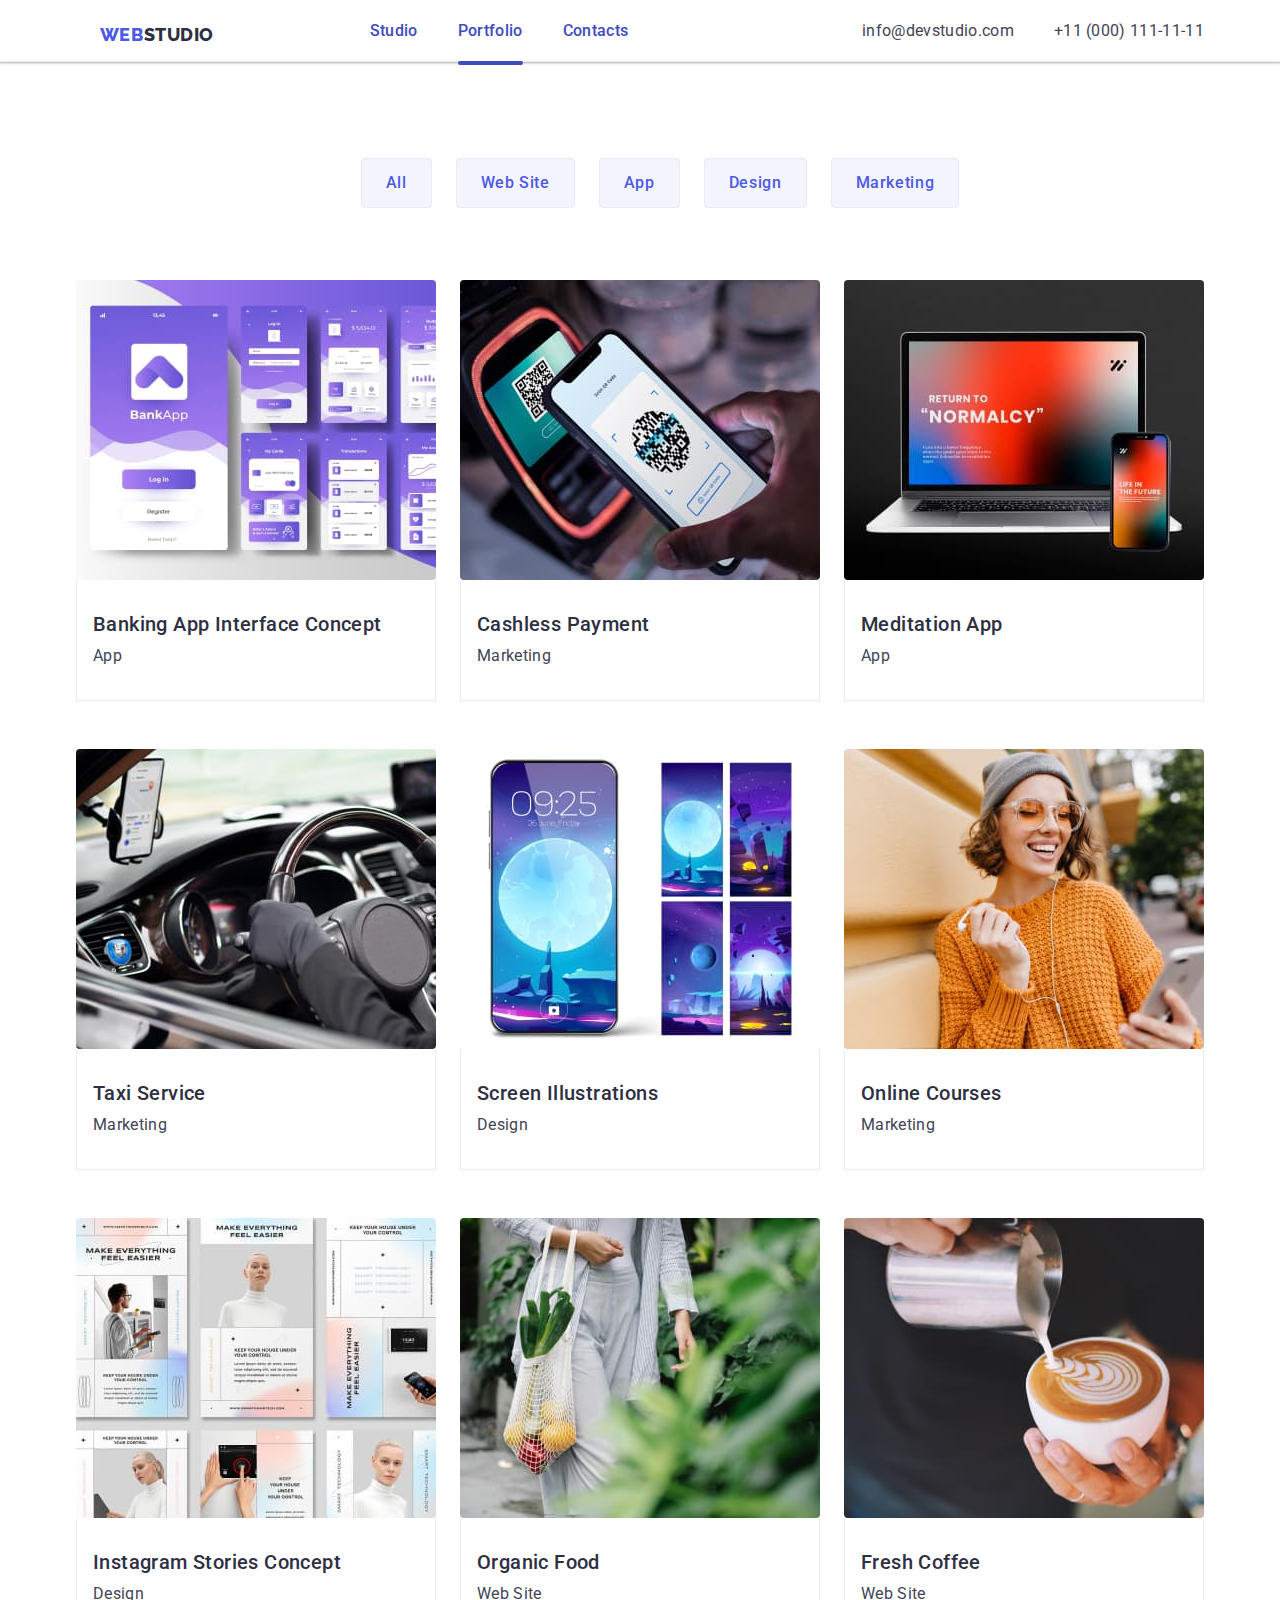
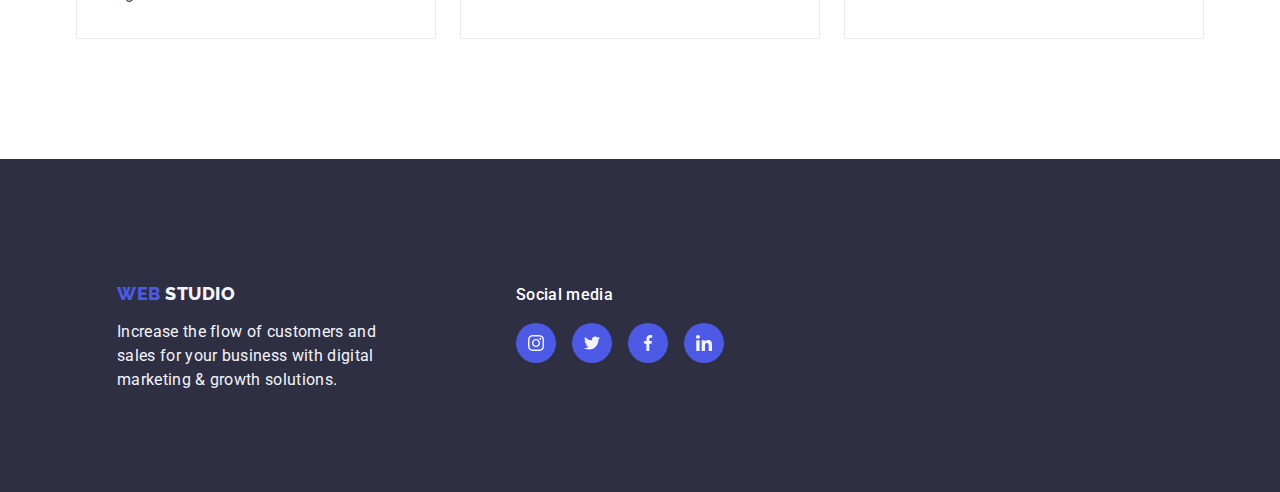
==== portfolio.html @ b7821b1b "starting" ====
<!DOCTYPE html>
<html lang="en">

<head>
  <meta charset="UTF-8" />
  <meta name="viewport" content="width=device-width, initial-scale=1.0" />
  <title>Portfolio</title>
  <link rel="stylesheet" href="https://cdnjs.cloudflare.com/ajax/libs/modern-normalize/2.0.0/modern-normalize.min.css"
    integrity="sha512-4xo8blKMVCiXpTaLzQSLSw3KFOVPWhm/TRtuPVc4WG6kUgjH6J03IBuG7JZPkcWMxJ5huwaBpOpnwYElP/m6wg=="
    crossorigin="anonymous" referrerpolicy="no-referrer" />
  <link rel="preconnect" href="https://fonts.googleapis.com" />
  <link rel="preconnect" href="https://fonts.gstatic.com" crossorigin />
  <link href="https://fonts.googleapis.com/css2?family=Raleway:wght@800&family=Roboto:wght@400;500;700&display=swap"
    rel="stylesheet" />
  <link rel="stylesheet" href="./css/styles.css" />
  <link rel="index" href="./index.html" />
</head>

<body>
  <header class="header-section">
    <div class="display-flex container">
      <nav class="display-flex ">
        <a class="logo_webstudio link " href="./index.html">web<span class="studio_icon">Studio</span></a>
        <ul class="display-flex child">
          <li>
            <a class="list_item link " href="./index.html">Studio</a>
          </li>
          <li>
            <a class="list_item link nav-link" href="./portfolio.html">Portfolio</a>
          </li>
          <li>
            <a class="list_item link " href="">Contacts</a>
          </li>
        </ul>
      </nav>
      <!-- contact section -->

      <address class="contact-info">
        <ul class=" address-item list ">
          <li>
            <a class="contact_item link" href="mailto:info@devstudio.com">info@devstudio.com</a>
          </li>
          <li>
            <a class="contact_item link last-li" href="tel:+110001111111">
              +11 (000) 111-11-11</a>
          </li>
        </ul>
      </address>

    </div>
  </header>

  <!-- button section -->
  <main>
    <section class="main-section-portfolio">
      <div class="container">
        <h1 class="visually-hidden">title</h1>

        <ul class="button_allingment list">
          <li class="buttons-portfolio">
            <button class="navi_menu" type="button">All</button>
          </li>
          <li class="buttons-portfolio">
            <button class="navi_menu" type="button">Web Site</button>
          </li>
          <li class="buttons-portfolio">
            <button class="navi_menu" type="button">App</button>
          </li>
          <li class="buttons-portfolio">
            <button class="navi_menu" type="button">Design</button>
          </li>
          <li class="buttons-portfolio">
            <button class="navi_menu" type="button">Marketing</button>
          </li>
        </ul>

        <!-- pictures section -->

        <ul class="list img-list-portfolio">
          <li class="img-portfolio">
            <a href="" class="link-butons">
              <div class="img-div"><img class="images" src="./images/imgapp-interface-1.jpg"
                  alt="Banking App Interface Concept" width="360" height="420" />
                <p class="paragraf-img">
                  14 Stylish and User-Friendly App Design Concepts · Task Manager App · Calorie Tracker App · Exotic
                  Fruit Ecommerce
                  App · Cloud Storage App
                </p>
              </div>
              <div class="div-portfolio">
                <h2 class="subtitle_portfolio_img">
                  Banking App Interface Concept
                </h2>
                <p class="subtitle_paragraf">App</p>
              </div>
            </a>
          </li>

          <li class="img-portfolio">
            <a href="" class="link-butons">
              <div class="img-div">
                <img class="images" src="./images/imgapp-payment-1.jpg" alt="Cashless Payment" width="360"
                  height="420" />
                <p class="paragraf-img">
                  14 Stylish and User-Friendly App Design Concepts · Task Manager App · Calorie Tracker App · Exotic
                  Fruit Ecommerce
                  App · Cloud Storage App
                </p>
              </div>
              <div class="div-portfolio">
                <h2 class="subtitle_portfolio_img">Cashless Payment</h2>
                <p class="subtitle_paragraf">Marketing</p>
              </div>
            </a>
          </li>

          <li class="img-portfolio">
            <a href="" class="link-butons">
              <div class="img-div">
                <img class="images" src="./images/imglaptopand-phone-1.jpg" alt="Meditation App" width="360"
                  height="420" />
                <p class="paragraf-img">
                  14 Stylish and User-Friendly App Design Concepts · Task Manager App · Calorie Tracker App · Exotic
                  Fruit Ecommerce
                  App · Cloud Storage App
                </p>
              </div>
              <div class="div-portfolio">
                <h2 class="subtitle_portfolio_img">Meditation App</h2>
                <p class="subtitle_paragraf">App</p>
              </div>
            </a>
          </li>

          <li class="img-portfolio">
            <a href="" class="link-butons">
              <div class="img-div">
                <img class="images" src="./images/imgtaxi-service-1.jpg" alt="Taxi Service" width="360" height="420" />
                <p class="paragraf-img">
                  14 Stylish and User-Friendly App Design Concepts · Task Manager App · Calorie Tracker App · Exotic
                  Fruit Ecommerce
                  App · Cloud Storage App
                </p>
              </div>
              <div class="div-portfolio">
                <h2 class="subtitle_portfolio_img">Taxi Service</h2>
                <p class="subtitle_paragraf">Marketing</p>
              </div>
            </a>
          </li>

          <li class="img-portfolio">
            <a href="" class="link-butons">
              <div class="img-div">
                <img class="images" src="./images/imgscreen-illustration-1.jpg" alt="Screen Illustrations" width="360"
                  height="420" />
                <p class="paragraf-img">
                  14 Stylish and User-Friendly App Design Concepts · Task Manager App · Calorie Tracker App · Exotic
                  Fruit Ecommerce
                  App · Cloud Storage App
                </p>
              </div>
              <div class="div-portfolio">
                <h2 class="subtitle_portfolio_img">Screen Illustrations</h2>
                <p class="subtitle_paragraf">Design</p>
              </div>
            </a>
          </li>

          <li class="img-portfolio">
            <a href="" class="link-butons">
              <div class="img-div">
                <img class="images" src="./images/imgonline-courses-1.jpg" alt="Online Courses" width="360"
                  height="420" />
                <p class="paragraf-img">
                  14 Stylish and User-Friendly App Design Concepts · Task Manager App · Calorie Tracker App · Exotic
                  Fruit Ecommerce
                  App · Cloud Storage App
                </p>
              </div>
              <div class="div-portfolio">
                <h2 class="subtitle_portfolio_img">Online Courses</h2>
                <p class="subtitle_paragraf">Marketing</p>
              </div>
            </a>
          </li>

          <li class="img-portfolio">
            <a href="" class="link-butons">
              <div class="img-div">
                <img class="images" src="./images/imgconcept-1.jpg" alt="Instagram Stories Concept" width="360"
                  height="420" />
                <p class="paragraf-img">
                  14 Stylish and User-Friendly App Design Concepts · Task Manager App · Calorie Tracker App · Exotic
                  Fruit Ecommerce
                  App · Cloud Storage App
                </p>
              </div>
              <div class="div-portfolio">
                <h2 class="subtitle_portfolio_img">
                  Instagram Stories Concept
                </h2>
                <p class="subtitle_paragraf">Design</p>
              </div>
            </a>
          </li>

          <li class="img-portfolio">
            <a href="" class="link-butons">
              <div class="img-div">
                <img class="images" src="./images/imgorganic-food-1.jpg" alt="Organic Food" width="360" height="420" />
                <p class="paragraf-img">
                  14 Stylish and User-Friendly App Design Concepts · Task Manager App · Calorie Tracker App · Exotic
                  Fruit Ecommerce
                  App · Cloud Storage App
                </p>
              </div>
              <div class="div-portfolio">
                <h2 class="subtitle_portfolio_img">Organic Food</h2>
                <p class="subtitle_paragraf">Web Site</p>
              </div>
            </a>
          </li>

          <li class="img-portfolio">
            <a href="" class="link-butons">
              <div class="img-div">
                <img class="images" src="./images/imgfresh-coffe-1.jpg" alt="Fresh Coffee" width="360" height="420" />
                <p class="paragraf-img">
                  14 Stylish and User-Friendly App Design Concepts · Task Manager App · Calorie Tracker App · Exotic
                  Fruit Ecommerce
                  App · Cloud Storage App
                </p>
              </div>
              <div class="div-portfolio">
                <h2 class="subtitle_portfolio_img">Fresh Coffee</h2>
                <p class="subtitle_paragraf">Web Site</p>
              </div>
            </a>
          </li>
        </ul>
      </div>
    </section>
  </main>
  <!-- footer section -->
  <footer>
    <div class="footer-div container">

      <div class="div-logo-footer">
        <a class="logo_webstudio link" href="./index.html">web
          <span class="studio_item_foother">Studio</span>
        </a>
        <p class="footer_text">
          Increase the flow of customers and sales for your business with
          digital marketing & growth solutions.
        </p>
      </div>

      <div class="container div-social-media">
        <p class="social-media-footer">Social media</p>
        <ul class="social-links-footer">
          <li class="for-all-list-footer">
            <a href="instagram.com" class="link-web-footer">
              <svg width="24" height="24" class="svg-list">
                <use href="./images/icons.svg#instagram"></use>
              </svg>
            </a>
          </li>
          <li class="for-all-list-footer">
            <a href="twitter.com" class="link-web-footer">
              <svg width="24" height="24" class="svg-list">
                <use href="./images/icons.svg#twitter"></use>
              </svg>
            </a>
          </li>
          <li class="for-all-list-footer">
            <a href="facebook.com" class="link-web-footer">
              <svg width="24" height="24" class="svg-list">
                <use href="./images/icons.svg#facebook"></use>
              </svg>
            </a>
          </li>
          <li class="for-all-list-footer">
            <a href="linkedin.com" class="link-web-footer">
              <svg width="24" height="24" class="svg-list">
                <use href="./images/icons.svg#linkedin"></use>
              </svg>
            </a>
          </li>
        </ul>
      </div>

    </div>
  </footer>

</body>

</html>
---- css/styles.css ----
:root {
  --SLATE: #434455;
  --IRIS: #4d5ae5;
  --CLOUD: #f4f4fd;
  --NAVY-BLUE: #2e2f42;
  --WHITE: #ffffffff;
  --OCEAN: #404bbf;
  --CORNFLOWER: #e7e9fc;
  --text-font-family: "Roboto", sans-serif;
  --logo-font-family: "Raleway", sans-serif;
}
body {
  background-color: #ffffffff;
  color: #434455;
  font-family: var(--text-font-family);
  font-size: 16px;
  font-style: normal;
  font-weight: 400;
  line-height: 24px; /* 150% */
  letter-spacing: 0.32px;
}

/* global styles */
*,
*::before,
*::after {
  box-sizing: border-box;
}
* {
  margin: 0;
}
a {
  text-decoration: none;
}
ul {
  list-style-type: none;
}

.nav-link::after {
  display: block;
  content: "";
  position: absolute;
  left: 0;
  bottom: -1px;
  background-color: #404bbf;
  border-radius: 2px;
  width: 100%;
  height: 4px;
 color: #404bbf;
}



/* container si flex general */
.container {
  width: 1158px;
  margin: 0 auto;
  padding: 0 15px;
}
.display-flex {
  display: flex;
  align-items: center;
  margin-inline: auto;
  gap: 40px;
}
/* visual hiden */

.visually-hidden {
  position: absolute;
  width: 1px;
  height: 1px;
  margin: -1px;
  border: 0;
  padding: 0;
  white-space: nowrap;
  clip-path: inset(100%);
  clip: rect(0 0 0 0);
  overflow: hidden;
}

/* logo section */

.header-section {
  flex-shrink: 0;
  flex-direction: row;
  align-items: center;
  border-bottom: 1px solid #e7e9fc;
  box-shadow: 0px 2px 1px rgba(46, 47, 66, 0.08),
    0px 1px 1px rgba(46, 47, 66, 0.16), 0px 1px 6px rgba(46, 47, 66, 0.08);
}

.logo_webstudio {
  font-family: var(--logo-font-family);
  font-size: 18px;
  font-weight: 800;
  line-height: 1.17;
  letter-spacing: 0.03em;
  text-transform: uppercase;
  color: var(--IRIS), #4d5ae5;
  padding-top: 24px;
}

.child {
  list-style-type: none;
  gap: 40px;
}

.studio_icon {
  color: var(--NAVY-BLUE);
}

.list_item {color: #404bbf;
  /* color: var(--NAVY-BLUE), #2e2f42; */
  font-size: 16px;
  font-weight: 500;
  line-height: 1.5;
  letter-spacing: 0.02em;
  padding-top: 24px;
  padding-bottom: 24px;
  position: relative;
  
  transition: color 250ms cubic-bezier(0.4, 0, 0.2, 1);
}

.link {
  text-decoration: none;
  color: #404bbf;
}

.link:hover,
.link:focus {
  color: var(--OCEAN);
}

/* contact section */

.contact-info {
  padding-left: 130px;
}
.address-item {
  color: var(--SLATE), #434455;
  font-style: normal;
  display: flex;
  gap: 40px;
  transition: color 250ms cubic-bezier(0.4, 0, 0.2, 1);
}

.contact_item {
  color: var(--SLATE), #434455;
  transition: color 250ms cubic-bezier(0.4, 0, 0.2, 1);
}

/* title section */

.title_section {
  background-image: linear-gradient(
      rgba(46, 47, 66, 0.7),
      rgba(46, 47, 66, 0.7)
    ),
    url(../images/background-image.jpg);
  background-size: cover;
  background-repeat: no-repeat;
  background-position: center;
  color: var(--WHITE);
  font-size: 56px;
  font-weight: 700;
  line-height: 1.07;
  letter-spacing: 0.02em;
  width: 1440px;
  height: 600px;
  flex-shrink: 0;
  padding-top: 188px;
  padding-bottom: 188px;
  max-width: 1440px;
}

.title-efectiv-solution {
  font-size: 56px;
  font-weight: 700;
  line-height: 1.07;
  letter-spacing: 0.02em;
  text-align: center;
  max-width: 496px;
  margin: 0 auto;
}

/* buton section index */

.book_service_button {
  font-family: var(--text-font-family);
  background-color: var(--IRIS);
  color: var(--WHITE);
  margin: 0 auto;
  font-size: 16px;
  font-style: normal;
  font-weight: 500;
  line-height: 24px; /* 150% */
  letter-spacing: 0.64px;
  cursor: pointer;
  display: block;
  margin-top: 48px;
  min-width: 169px;
  height: 56px;
  border: none;
  border-radius: 4px;
  transition: background-color 250ms cubic-bezier(0.4, 0, 0.2, 1);
}

.book_service_button:hover,
.book_service_button:focus {
  background-color: var(--OCEAN);
}

/* about section  */
.list {
  list-style: none;
  color: var(--SLATE), #434455;
}
.title-section-h {
  padding: 120px 0;
  display: flex;
}
.display-flex-about-section {
  display: flex;
  gap: 24px;
}

.div-icon {
  display: flex;
  align-items: center;
  justify-content: center;
  height: 112px;
  background-color: #f4f4fd;
  border-radius: 4px;
  margin-bottom: 8px;
}

.about-section-title {
  color: #2e2f42;
  font-size: 20px;
  font-style: normal;
  font-weight: 500;
  line-height: 1.2;
  letter-spacing: 0.4px;
  text-align: center;
  width: calc((100% - 72px) / 4);
  margin-bottom: 8px;
}

.paragraf-about-section {
  color: var(--SLATE);
  background-color: var(--WHITE);
  display: flex;
  width: 264px;
  height: 72px;
}

/* what we are doing section  */

.what-are-we-doing-section {
  padding-bottom: 120px;
}

.what-are-we-title {
  color: var(--NAVY-BLUE);
  text-align: center;
  font-size: 36px;
  font-style: normal;
  font-weight: 700;
  line-height: 1.11;
  letter-spacing: 0.72px;
  text-transform: capitalize;
  margin: 0 auto;
  margin-bottom: 72px;
}

.what-are-we-doing-list {
  display: flex;
  gap: 24px;
}

.imag-list {
  flex-basis: calc(100% - 48px) / 3;
}

.images {
  display: block;
  border-radius: 4px;
  max-width: 100%;
  height: auto;
  transition: box-shadow 250ms cubic-bezier(0.4, 0, 0, 0.2, 1);
}
.images:hover,
.images:focus {
  transform: translateY(0%);
}

/* our tem section */

.our_team_section {
  background-color: var(--CLOUD);
  padding: 120px 0;
  border-radius: 4px;
}

.team_title {
  color: var(--NAVY-BLUE);
  text-align: center;
  font-size: 36px;
  font-style: normal;
  font-weight: 700;
  line-height: 1.11px;
  letter-spacing: 0.02em;
  text-transform: capitalize;
  margin-bottom: 72px;
}

.our-team-list {
  display: flex;
  gap: 24px;
  border-radius: 4px;
}
.image-background {
  border-radius: 0px 0px 4px 4px;
  width: calc((100% - 72px) / 4);
  background-color: #ffffff;
  box-shadow: 0px 1px 6px rgba(46, 47, 66, 0.08),
    0px 1px 1px rgba(46, 47, 66, 0.16), 0px 2px 1px rgba(46, 47, 66, 0.08);
}
.name-and-post {
  padding-top: 32px;
  padding-bottom: 32px;
  padding: 32px 0;
  text-align: center;
  background-color: #ffffff;
  border-radius: 4px;
}
.our_team_subtitle {
  color: #2e2f42;
  font-size: 20px;
  font-style: normal;
  font-weight: 500;
  line-height: 1.2;
  letter-spacing: 0.02em;
  background-color: var(--WHITE), #ffffffff;
  text-align: center;
  margin-bottom: 8px;
}

.paragraf_item {
  text-align: center;
}

.social-links {
  display: flex;
  justify-content: center;
  gap: 24px;
  margin-top: 8px;
  align-items: center;
  padding: 0;
}

.for-all-list {
  width: 40px;
  height: 40px;
}
.link-web {
  fill: #f4f4fd;
  width: 100%;
  height: 100%;
  background-color: #4d5ae5;
  border-radius: 50%;
  display: flex;
  align-items: center;
  justify-content: center;
  transition: background-color 250ms cubic-bezier(0.4, 0, 0.2, 1);
}
.link-web:hover {
  background-color: #404bbf;
}
.link-web:focus {
  background-color: #404bbf;
}
.svg-list {
  width: 16px;
  height: 16px;
}

/* costumer section */

.section-costumers {
  padding-top: 120px;
  padding-bottom: 120px;
}
.costumer-title {
  font-size: 36px;
  line-height: 111.111%;
  color: #2e2f42;
  margin-bottom: 72px;
  font-family: Roboto;
  text-align: center;
  font-style: normal;
  font-weight: 700;
  letter-spacing: 0.72px;
  text-transform: capitalize;
}
.costumers-list {
  display: flex;
  gap: 24px;
  height: 88px;
  padding: 0;
}
.elements-list {
  width: calc((100% - 120px) / 6);
}
.elements-link {
  width: 100%;
  height: 100%;
  border: 1px solid #8e8f99;
  border-radius: 4px;
  display: flex;
  align-items: center;
  justify-content: center;
  color: #8e8f99;
  transition: border-color 250ms cubic-bezier(0.4, 0, 0.2, 1),
    color 250ms cubic-bezier(0.4, 0, 0.2, 1);
}
.elements-link:hover,
.elements-link:focus {
  border-color: #404bbf;
  color: #404bbf;
}

.svg-for-list {
  fill: currentColor;
}

/* footer section */

footer {
  background-color: var(--NAVY-BLUE);
  padding: 100px 0;
}
.footer-div {
  display: flex;
  align-items: baseline;
  padding-left: 56px;
}
.div-logo-footer {
  margin-right: 120px;
}

.logo_webstudio {
  color: var(--IRIS);
  display: inline-block;
  margin-bottom: 16px;
  margin-right: 76px;
}
.studio_item_foother {
  color: var(--CLOUD);
}
.footer_text {
  color: var(--CLOUD);
  width: 264px;
}
.div-social-media {
  display: flex;
  flex-direction: column;
}
.social-media-footer {
  line-height: 1.5;
  font-weight: 500;
  font-size: 16px;
  letter-spacing: 0.02em;
  color: #ffffffff;
  margin-bottom: 16px;
}

.social-links-footer {
  display: flex;
  gap: 16px;
  padding: 0;
}
.for-all-list-footer {
  width: 40px;
  height: 40px;
}

.link-web-footer {
  fill: #f4f4fd;
  width: 100%;
  height: 100%;
  background-color: #4d5ae5;
  border-radius: 50%;
  display: flex;
  align-items: center;
  justify-content: center;
  transition: background-color 250ms cubic-bezier(0.4, 0, 0.2, 1);
}
.link-web-footer:hover,
.link-web-footer:focus {
  background-color: #31d0aa;
}

/* portfolio */

.main-section-portfolio {
  padding-top: 96px;
  padding-bottom: 120px;
}

.button_allingment {
  display: flex;
  justify-content: center;
  gap: 24px;
  margin-bottom: 72px;
}

/*  navigation menu */

.navi_menu {
  font-family: var(--text-font-family);
  color: var(--IRIS);
  background-color: var(--CLOUD);
  cursor: pointer;
  border: rgb(0, 0, 0);
  font-size: 16px;
  font-weight: 500;
  line-height: 1.5;
  letter-spacing: 0.04em;
  padding: 12px 24px;
  border: 1px solid #e7e9fc;
  border-radius: 4px;
  transition: color 250ms cubic-bezier(0.4, 0, 0.2, 1),
    background-color 250ms cubic-bezier(0.4, 0, 0.2, 1),
    border-color 250ms cubic-bezier(0.4, 0, 0.2, 1),
    box-shadow 250ms cubic-bezier(0.4, 0, 0.2, 1);
}

.navi_menu:hover,
.navi_menu:focus {
  background-color: #404bbf;
  color: #ffffff;
  border: 1px solid transparent;
  box-shadow: 0px 3px 1px rgba(0, 0, 0, 0.1), 0px 2px 1px rgba(0, 0, 0, 0.08),
    0px 2px 2px rgba(0, 0, 0, 0.12);
}

.buttons-portfolio {
  border: 1px solid transparent #e7e9fc;
  border-radius: 4px;
}

/* pictures section portfolio */

.img-list-portfolio {
  display: flex;
  flex-wrap: wrap;
  column-gap: 24px;
  row-gap: 48px;
  padding-left: 0px;
}

.li.img-portfolio {
  width: calc((100% - 48px) / 3);
  display: block;
}
.img-portfolio:hover,
.img-portfolio:focus {
  box-shadow: 0px 1px 6px rgba(46, 47, 66, 0.08),
    0px 1px 1px rgba(46, 47, 66, 0.16), 0px 2px 1px rgba(46, 47, 66, 0.08);
}

.link-butons {
  text-decoration: none;
  color: var(--NAVY-BLUE);
  display: block;
  transition: box-shadow 250ms cubic-bezier(0.4, 0, 0.2, 1);
}
.link-butons:hover .paragraf-img,
.link-butons:focus .paragraf-img {
  box-shadow: 0px 1px 6px rgba(46, 47, 66, 0.08),
    0px 1px 1px rgba(46, 47, 66, 0.16), 0px 2px 1px rgba(46, 47, 66, 0.08);
  transform: translateY(0%);
}
.img-div {
  position: relative;
  overflow: hidden;
}
.paragraf-img {
  position: absolute;
  top: 0;
  font-size: 16px;
  line-height: 1.5;
  letter-spacing: 0.02;
  color: #f4f4fd;
  padding: 40px 32px;
  background-color: #4d5ae5;
  height: 100%;
  width: 100%;
  transform: translateY( 100%);
  transition: transform 250ms cubic-bezier(0.4, 0, 0.2, 1);
}
.div-portfolio {
  padding: 32px 16px;
  border: 1px solid #e7e9fc;
  border-top: none;
}
.subtitle_portfolio_img {
  font-weight: 500;
  font-size: 20px;
  line-height: 1.2;
  letter-spacing: 0.02em;
  color: var(--NAVY-BLUE);
  margin-bottom: 8px;
}

.subtitle_paragraf {
  font-size: 16px;
  line-height: 1.5;
  letter-spacing: 0.02em;
  color: var(--SLATE);
}
.subtitle_paragraf:hover,
.subtitle_paragraf:focus {
  transform: translateY(0%);
}
.modal-window {
  position: fixed;
  top: 0;
  left: 0;
 height: 100%;
 width:100%;
  background-color: rgba(46, 47, 66, 0.4);
  transition: opacity 250ms cubic-bezier(0.4, 0, 0.2, 1),
    visibility 250ms cubic-bezier(0.4, 0, 0.2, 1);
     
}
.is-hidden {
  width: 100%;
  height: 100%;
  opacity: 0;
  visibility: hidden;
  pointer-events:none;
}
.inside-modal-window {
  position: absolute;
  top: 50%;
  left: 50%;
  transform: translate(-50%, -50%) scale(1);
  width: 408px;
  min-height: 584px;
  background: #fcfcfc;
  box-shadow: 0px 1px 1px rgba(0, 0, 0, 0, 0.14), 0px 1px 3px rgba(0, 0, 0, 0, 0, 0.12), 0px 2px 1px rgba(0, 0, 0, 0, 0.2);
  border-radius: 4px;
  transition: transform 250ms cubic-bezier(0.4, 0, 0.2, 1);
}
.button-modal-window {
  position: absolute;
  top: 24px;
  right: 24px;
  width: 24px;
  height: 24px;
  border-radius: 50%;
  display: flex;
  align-items: center;
  justify-content: center;
  background-color: #e7e9fc;
  border: 1px solid rgba( 0, 0, 0, 0.1);
  padding: 0;
  cursor: pointer;
  transition: background-color 250ms cubic-bezier(0.4, 0, 0.2, 1),
    border 250ms cubic-bezier(0.4, 0, 0.2, 1);
}
.button-modal-window:hover,
.button-modal-window:focus {
  background-color: #404bbf;
  border: none;
  fill: var(--WHITE);
}
.svg-modal-window {
  transition: fill 250ms cubic-bezier(0.4, 0, 0.2, 1);
}
.svg-modal-window:hover,
.svg-modal-window:focus{
  
}
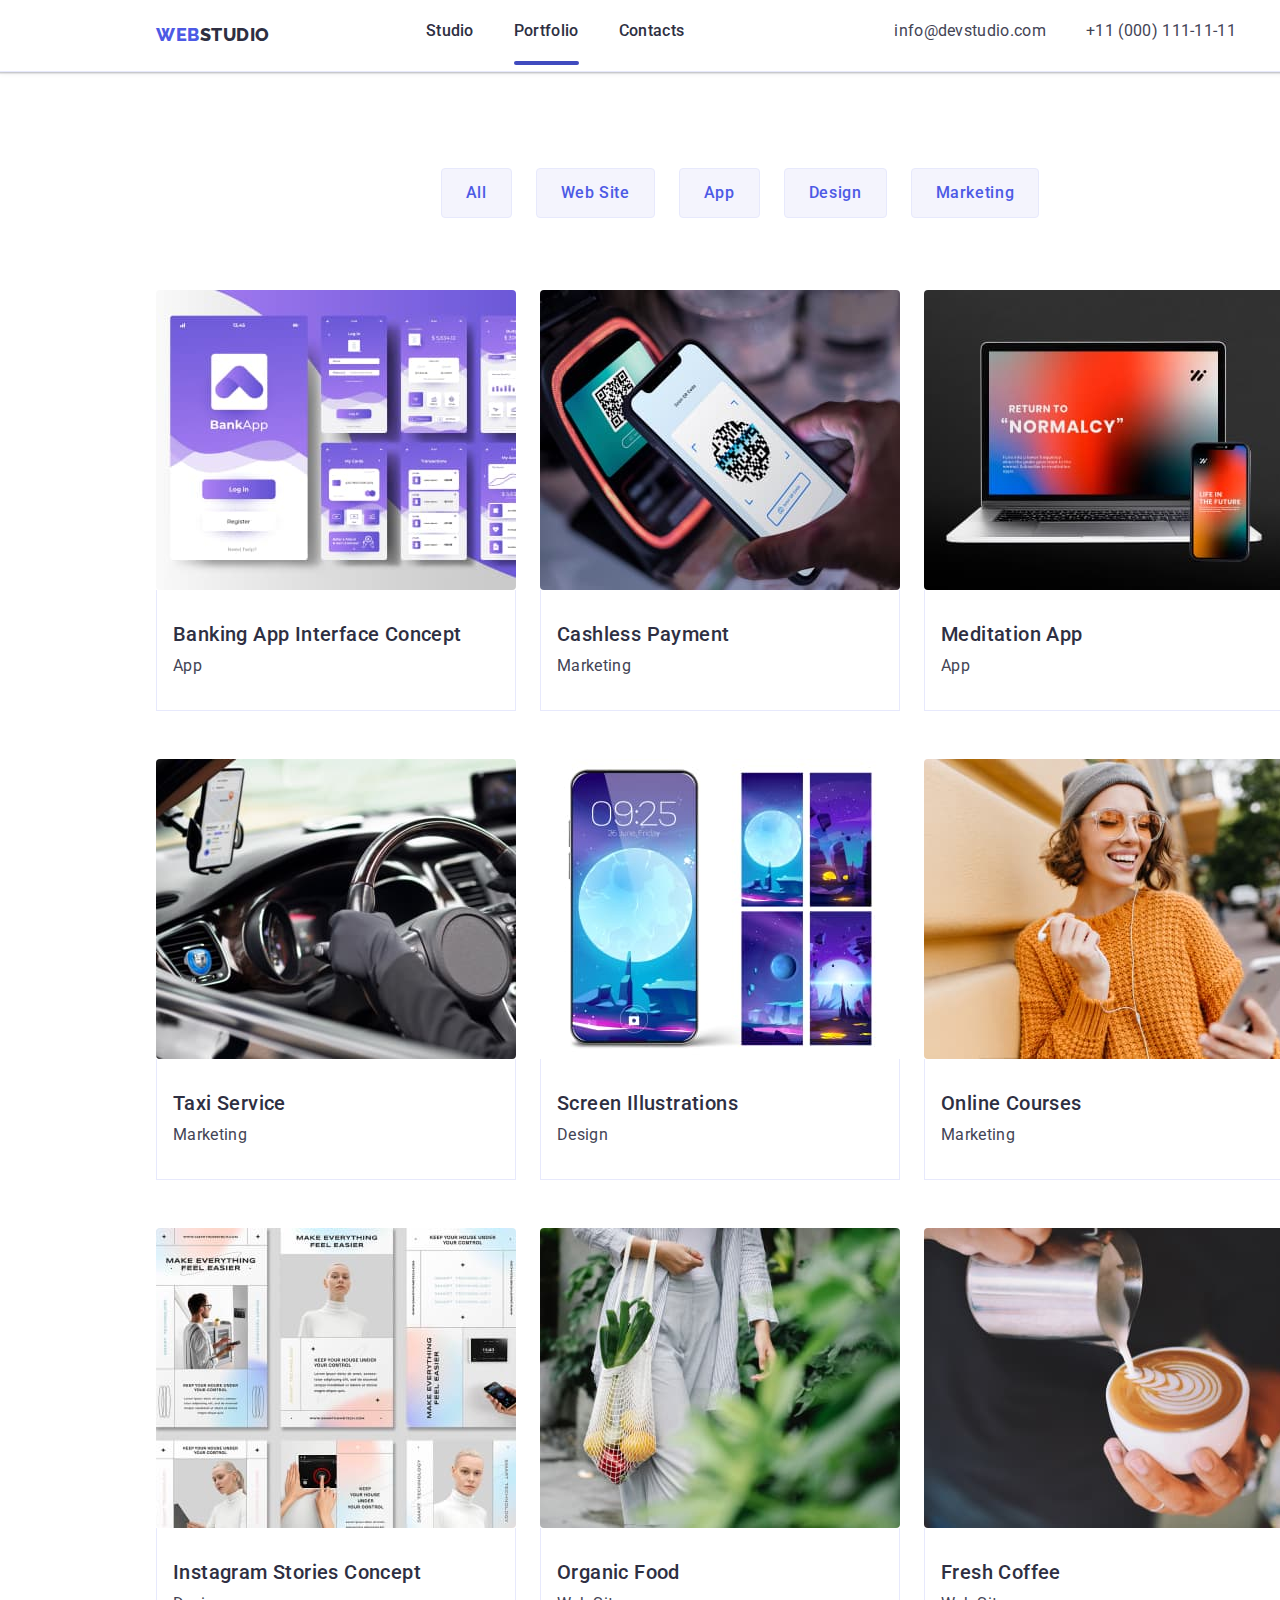
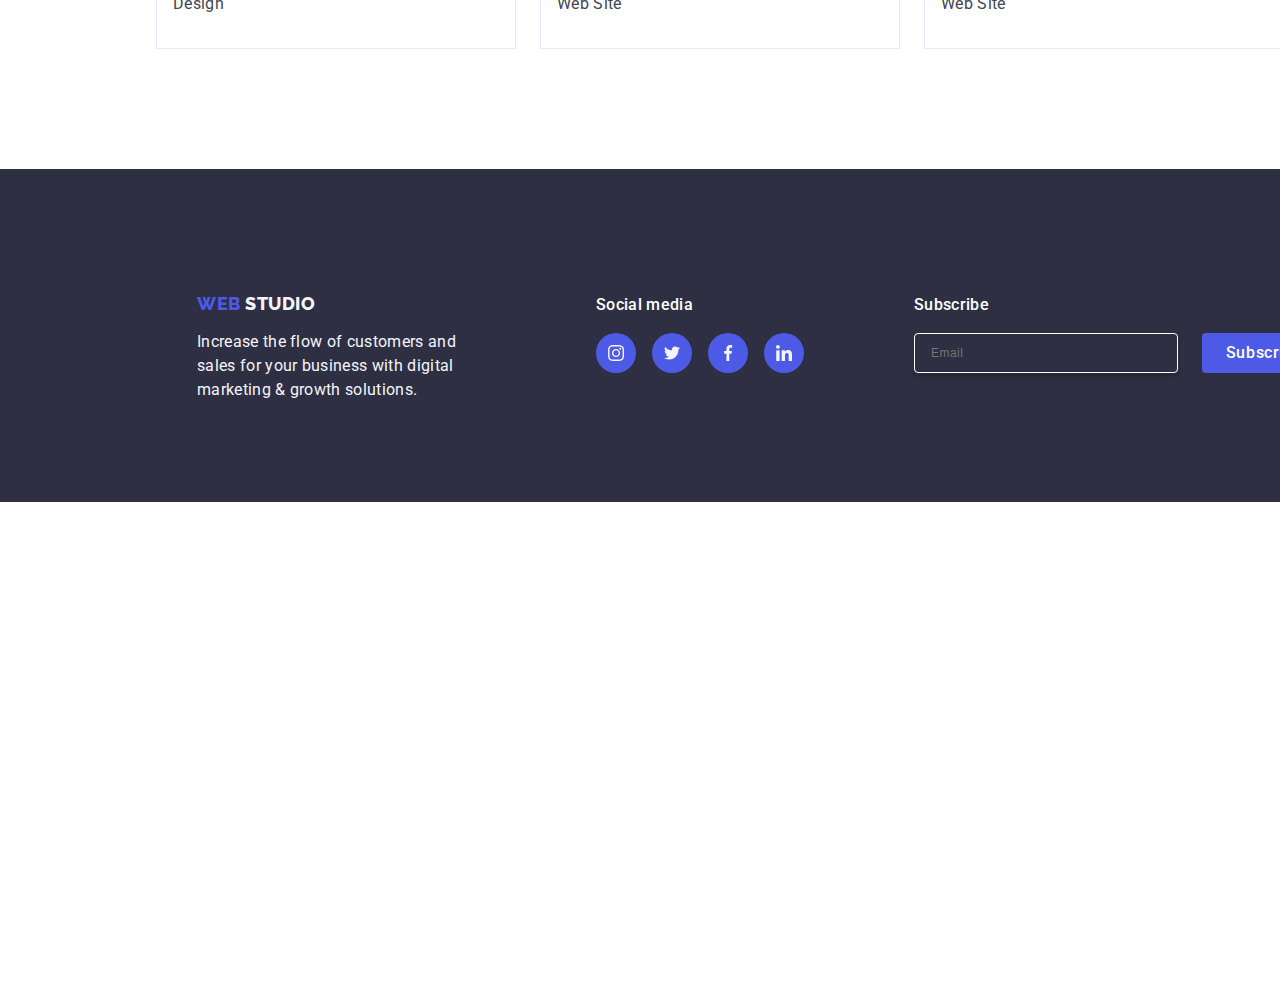
==== commit baa1a560: "update codes" ====
--- a/portfolio.html
+++ b/portfolio.html
@@ -289,7 +289,21 @@
           </li>
         </ul>
       </div>
-
+      <div class=" container">
+        <p class="subscribe-footer">Subscribe</p>
+
+        <form class="form-subscribe">
+          <label class="label-form">
+
+            <input class="input-label" type="email" name="email" placeholder="Email"/>
+          </label>
+          <button class="button-subscribe" type="submit">Subscribe <svg class="svg-button" width="24" height="24">
+              <use href="./images/icons.svg#subs"></use>
+            </svg>
+          </button>
+        </form>
+
+      </div>
     </div>
   </footer>
 
--- a/css/styles.css
+++ b/css/styles.css
@@ -18,6 +18,8 @@
   font-weight: 400;
   line-height: 24px; /* 150% */
   letter-spacing: 0.32px;
+  width: 1440px;
+  height: 2592px;
 }
 
 /* global styles */
@@ -60,7 +62,6 @@
 .display-flex {
   display: flex;
   align-items: center;
-  margin-inline: auto;
   gap: 40px;
 }
 /* visual hiden */
@@ -81,6 +82,8 @@
 /* logo section */
 
 .header-section {
+  width: 1440px;
+  height: 72px;
   flex-shrink: 0;
   flex-direction: row;
   align-items: center;
@@ -124,7 +127,7 @@
 
 .link {
   text-decoration: none;
-  color: #404bbf;
+  color: var(--NAVY-BLUE);
 }
 
 .link:hover,
@@ -630,15 +633,158 @@
   top: 0;
   left: 0;
  height: 100%;
- width:100%;
+   width:100%;
   background-color: rgba(46, 47, 66, 0.4);
   transition: opacity 250ms cubic-bezier(0.4, 0, 0.2, 1),
     visibility 250ms cubic-bezier(0.4, 0, 0.2, 1);
+
+   
      
 }
+
+.modal-window-paragraf{
+  font-weight: 500;
+  font-size: 16px;
+  line-height: 1.5;
+  text-align: center;
+  letter-spacing: 0.02em;
+  color:#2E2F42;
+  margin-bottom: 16px;
+
+
+}
+.div-form{
+   margin-bottom: 8px;
+
+}
+
+.div-class-input{
+   position: relative;
+
+}
+.input-class{
+  width: 100%;
+  height: 40px;
+   border: 1px solid rgba(46, 47, 66, 0.4);
+   border-radius: 4px;
+   background-color: transparent;
+   padding-left: 38px;
+   outline: transparent;
+   transition: border-color 250ms cubic-bezier(0.4, 0, 0.2, 1);
+  
+
+
+}
+.svg-inside-modal-window{
+position: absolute;
+left: 16px ;
+top: 50%;
+transform: translateY(-50%);
+transition: fill 250ms cubic-bezier(0.4, 0, 0.2, 1);
+
+
+}
+.input-class:focus {
+  border-color: #4D5AE5;
+   
+}
+.input-class:focus .svg-inside-modal-window{
+  fill: #4D5AE5;
+}
+.div-textarea{
+
+  margin-bottom: 16px;
+
+}
+.textarea-class{
+  width: 100%;
+  height: 120px;
+  font-size: 12px;
+  line-height: 1.17;
+  letter-spacing: 0.04em;
+  color: rgba(46, 47, 66, 0.4);
+  border: 1px solid rgba(46, 47, 66, 0.4);
+  border-radius: 4px;
+   background-color: transparent;
+   padding: 8px 16px;
+   outline: transparent;
+   resize: none;
+   transition: fill 250ms cubic-bezier(0.4, 0, 0.2, 1);
+
+}
+.textarea-class:focus{
+  border-color: #4D5AE5;
+
+}
+.lable-div{
+   margin-bottom: 24px;
+
+}
+.input-checkbox{
+
+ 
+
+}
+.lable-user-privacy{
+   display: block;
+  font-size: 12px;
+  line-height: 1.17;
+  letter-spacing: 0.04em;
+  color:#8e8f99;
+  
+
+}
+.lable-span{
+ width: 16px;
+ height: 16px;
+ border: 1px solid rgba(46, 47, 66, 0.4);
+  border-radius: 2px;
+   transition: background-color 250ms cubic-bezier(0.4, 0, 0.2, 1),
+    border 250ms cubic-bezier(0.4, 0, 0.2, 1),
+    fill 250ms cubic-bezier(0.4, 0, 0.2, 1);
+   display: inline-flex;
+   align-items: center;
+    justify-content: center;
+     fill: transparent;
+     margin-right: 8px;
+     
+}
+.svg-class-label{
+
+}
+.link-policy{
+ color: #4d5ae5;
+
+
+}
+.custom-button {
+    margin-left: 100px ;
+      display: block;
+      min-width: 169px;
+      height: 56px;
+      font-family: "Roboto", sans-serif;
+      font-size: 16px;
+      font-weight: 500;
+      line-height: 1.5;
+      letter-spacing: 0.04em;
+      color: #ffffff;
+      cursor: pointer;
+      background-color: #4D5AE5;
+      border: none;
+      border-radius: 4px;
+      transition: background-color 250ms cubic-bezier(0.4, 0, 0.2, 1);
+    }
+.label-class{
+   font-size: 12px;
+    line-height: 1.17;
+    letter-spacing: 0.04em;
+    color:#8e8f99;
+    display: block;
+    margin-bottom: 4px;
+
+}
+
 .is-hidden {
-  width: 100%;
-  height: 100%;
   opacity: 0;
   visibility: hidden;
   pointer-events:none;
@@ -651,9 +797,10 @@
   width: 408px;
   min-height: 584px;
   background: #fcfcfc;
-  box-shadow: 0px 1px 1px rgba(0, 0, 0, 0, 0.14), 0px 1px 3px rgba(0, 0, 0, 0, 0, 0.12), 0px 2px 1px rgba(0, 0, 0, 0, 0.2);
+  box-shadow: 0px 1px 1px 1px rgba( 0, 0, 0, 0.14), 0px 1px 3px rgba( 0, 0, 0, 0.12), 0px 2px 1px rgba( 0, 0, 0, 0.2);
   border-radius: 4px;
   transition: transform 250ms cubic-bezier(0.4, 0, 0.2, 1);
+   padding: 72px 24px 24px  24px;
 }
 .button-modal-window {
   position: absolute;
@@ -682,6 +829,65 @@
   transition: fill 250ms cubic-bezier(0.4, 0, 0.2, 1);
 }
 .svg-modal-window:hover,
-.svg-modal-window:focus{
+.svg-modal-window:focus {
   
+}
+ .subscribe-footer{
+   line-height: 1.5;
+  font-weight: 500;
+  font-size: 16px;
+  letter-spacing: 0.02em;
+  color: #ffffffff;
+  margin-bottom: 16px;
+  margin-left: 80px;
+  
+ }
+ 
+ 
+.button-subscribe{
+ 
+min-width: 165px;
+ height: 40px;
+ display: flex;
+ justify-content: center;
+ align-items: center;
+font-family: "Roboto", sans-serif;
+ font-size: 16px;
+ font-weight: 500;
+ line-height: 1.5;
+ letter-spacing: 0.04em;
+ color: #ffffff;
+ cursor: pointer;
+ border: none;
+background-color: #4d5ae5;
+ border-radius: 4px ;
+
+
+}
+ .svg-button{
+  margin-left: 16px;
+ }
+
+.form-subscribe{
+  display: flex;
+  gap: 24px;
+}
+
+.input-label{
+  width: 264px;
+  height: 40px;
+   border: 1px solid #ffffff;
+    background-color: transparent;
+    font-size: 12px;
+    line-height: 1.5;
+    letter-spacing: 0.04em;
+    margin-left: 80px;
+      box-shadow: 0px 4px 4px 0px rgba(0, 0, 0, 0.15);
+      border-radius: 4px;
+      color: #ffffff ;
+      padding-left: 16px;
+
+}
+.placeholder{
+  color: #ffffff;
 }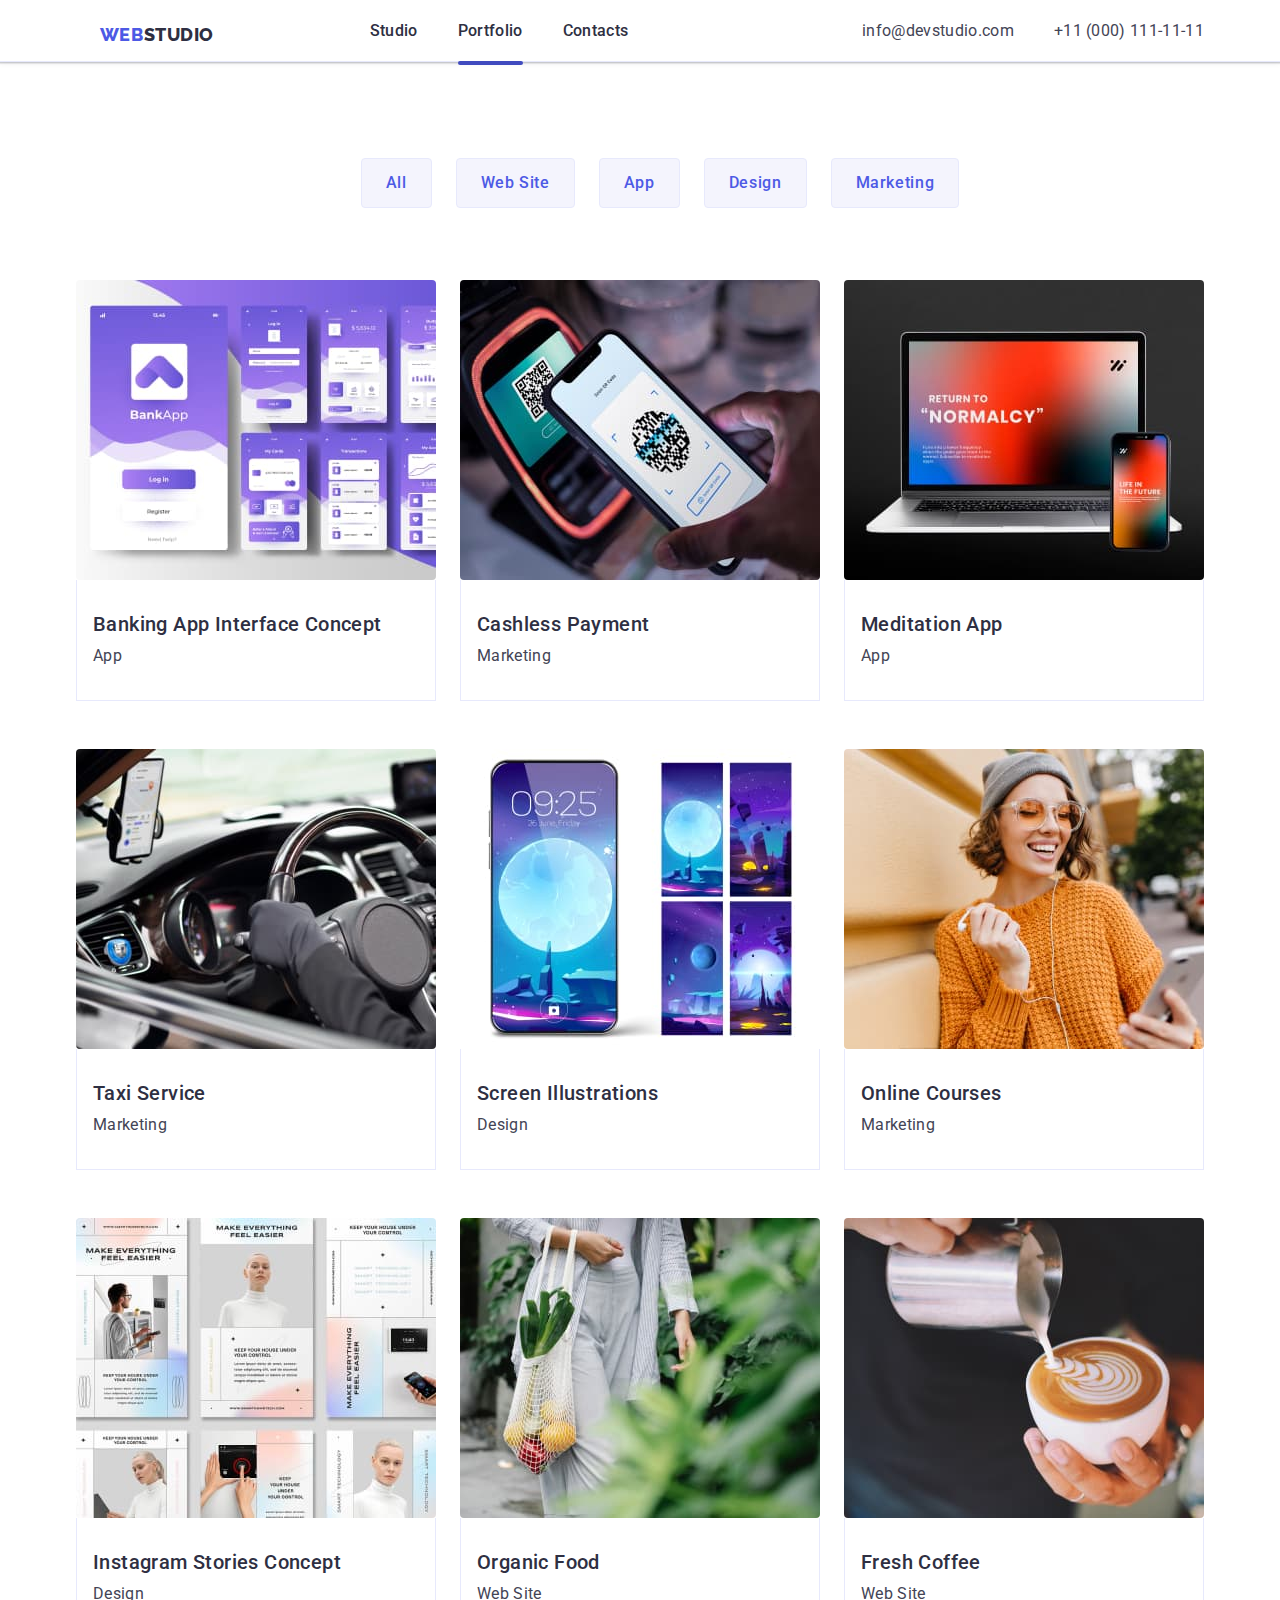
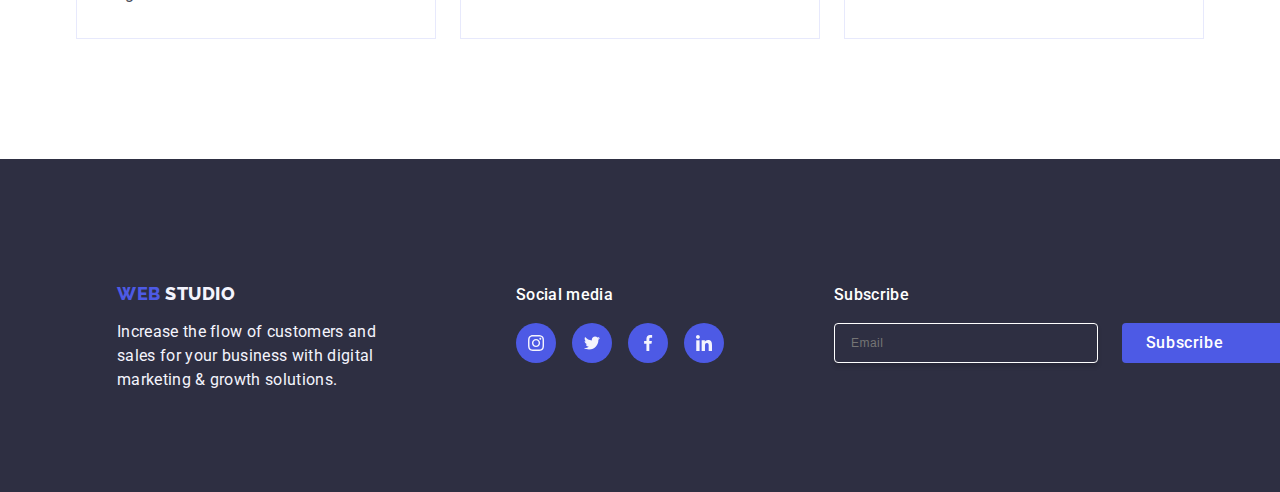
==== commit 262aee31: "o3" ====
--- a/portfolio.html
+++ b/portfolio.html
@@ -295,7 +295,7 @@
         <form class="form-subscribe">
           <label class="label-form">
 
-            <input class="input-label" type="email" name="email" placeholder="Email"/>
+            <input class="input-label" type="email" name="email" placeholder="Email">
           </label>
           <button class="button-subscribe" type="submit">Subscribe <svg class="svg-button" width="24" height="24">
               <use href="./images/icons.svg#subs"></use>
--- a/css/styles.css
+++ b/css/styles.css
@@ -18,8 +18,6 @@
   font-weight: 400;
   line-height: 24px; /* 150% */
   letter-spacing: 0.32px;
-  width: 1440px;
-  height: 2592px;
 }
 
 /* global styles */
@@ -62,6 +60,7 @@
 .display-flex {
   display: flex;
   align-items: center;
+  margin-inline: auto;
   gap: 40px;
 }
 /* visual hiden */
@@ -82,8 +81,6 @@
 /* logo section */
 
 .header-section {
-  width: 1440px;
-  height: 72px;
   flex-shrink: 0;
   flex-direction: row;
   align-items: center;
@@ -735,6 +732,7 @@
 
 }
 .lable-span{
+  background-color: #404bbf;
  width: 16px;
  height: 16px;
  border: 1px solid rgba(46, 47, 66, 0.4);
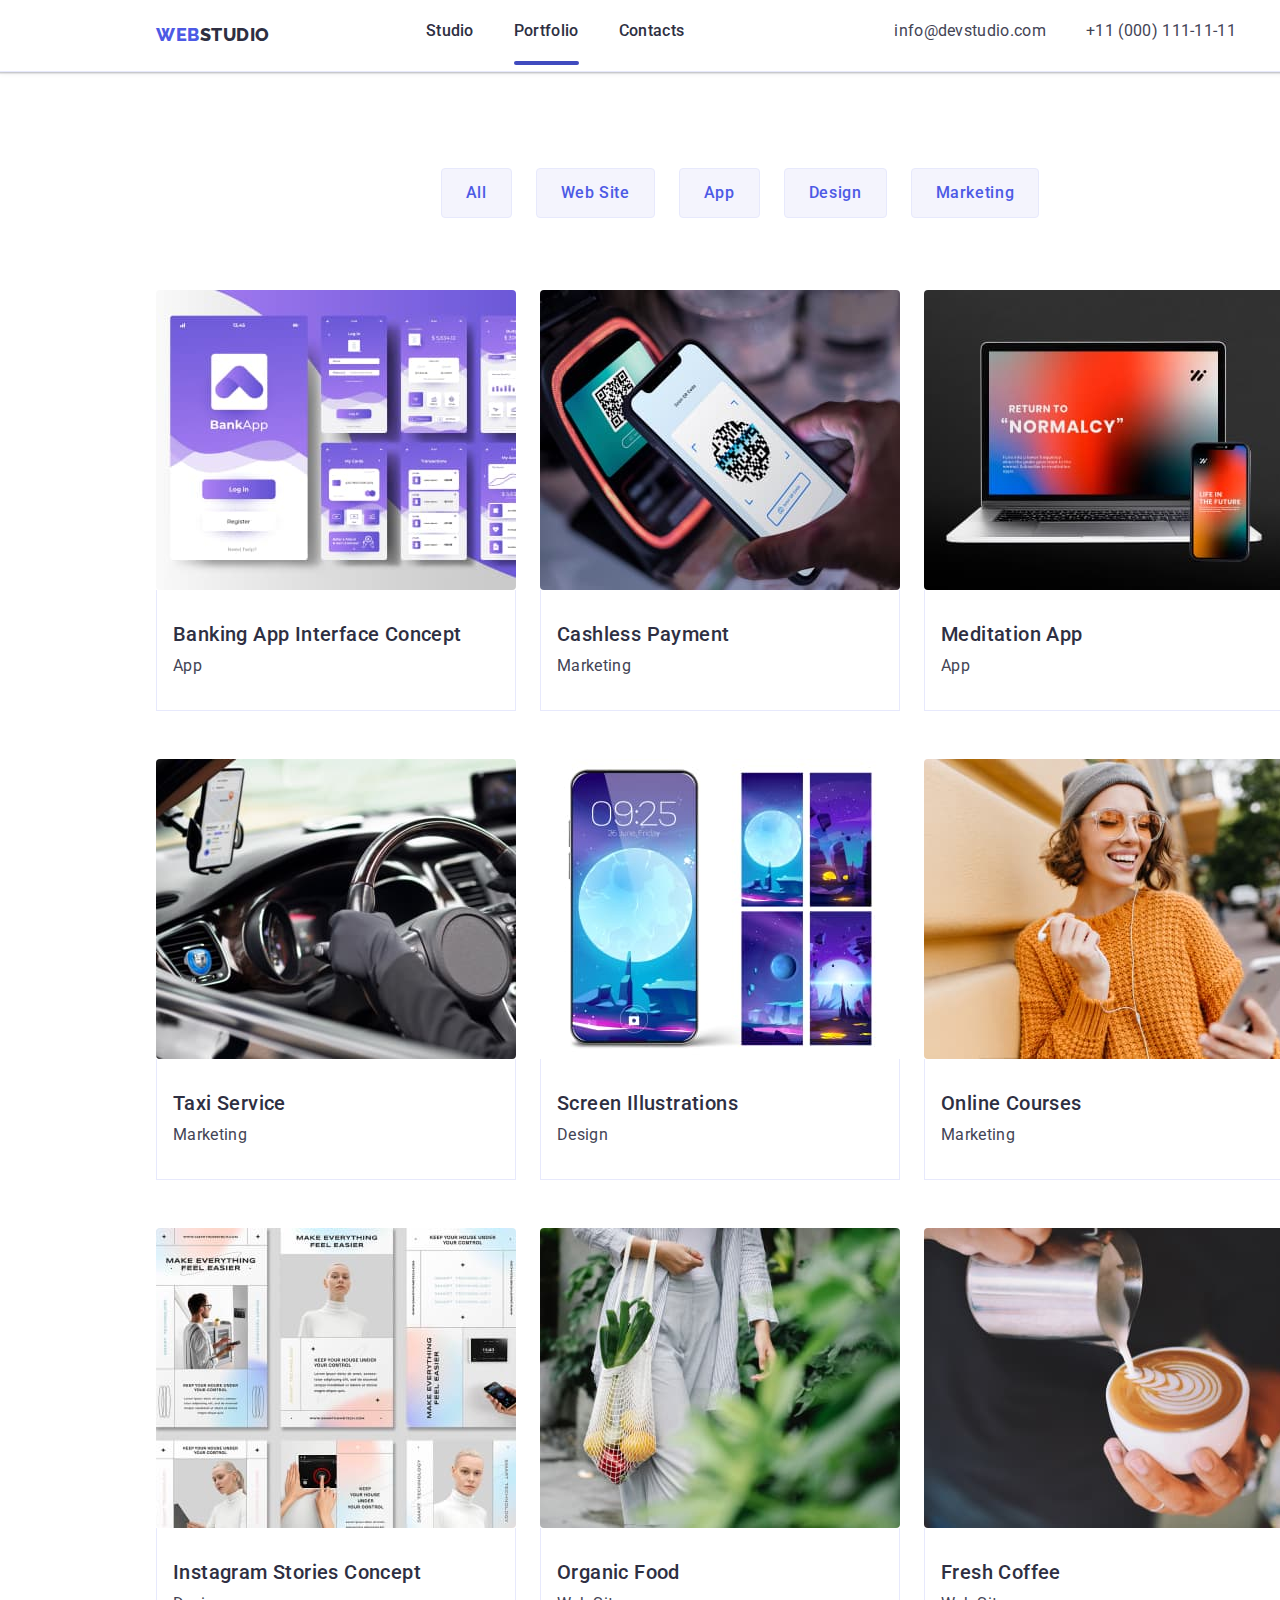
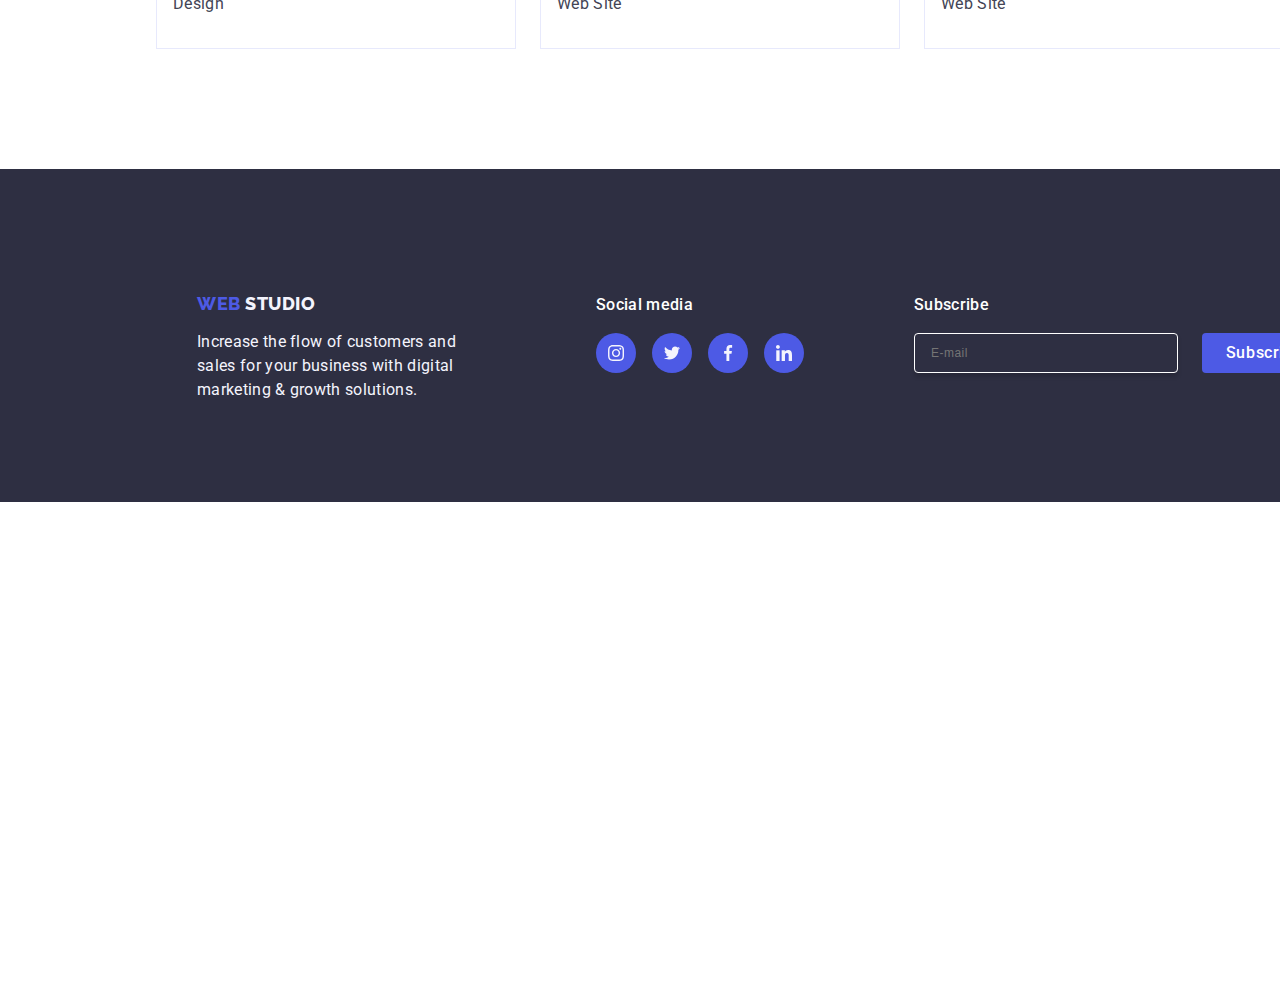
==== commit 63acb560: "done" ====
--- a/portfolio.html
+++ b/portfolio.html
@@ -295,7 +295,7 @@
         <form class="form-subscribe">
           <label class="label-form">
 
-            <input class="input-label" type="email" name="email" placeholder="Email">
+            <input class="input-label" type="email" name="email" placeholder="E-mail"/>
           </label>
           <button class="button-subscribe" type="submit">Subscribe <svg class="svg-button" width="24" height="24">
               <use href="./images/icons.svg#subs"></use>
--- a/css/styles.css
+++ b/css/styles.css
@@ -18,6 +18,8 @@
   font-weight: 400;
   line-height: 24px; /* 150% */
   letter-spacing: 0.32px;
+  width: 1440px;
+  height: 2592px;
 }
 
 /* global styles */
@@ -60,7 +62,6 @@
 .display-flex {
   display: flex;
   align-items: center;
-  margin-inline: auto;
   gap: 40px;
 }
 /* visual hiden */
@@ -81,6 +82,8 @@
 /* logo section */
 
 .header-section {
+  width: 1440px;
+  height: 72px;
   flex-shrink: 0;
   flex-direction: row;
   align-items: center;
@@ -685,9 +688,11 @@
   border-color: #4D5AE5;
    
 }
-.input-class:focus .svg-inside-modal-window{
+.input-class:focus +.svg-inside-modal-window{
   fill: #4D5AE5;
 }
+
+
 .div-textarea{
 
   margin-bottom: 16px;
@@ -706,7 +711,7 @@
    padding: 8px 16px;
    outline: transparent;
    resize: none;
-   transition: fill 250ms cubic-bezier(0.4, 0, 0.2, 1);
+   transition: border-color 250ms cubic-bezier(0.4, 0, 0.2, 1);
 
 }
 .textarea-class:focus{
@@ -717,8 +722,10 @@
    margin-bottom: 24px;
 
 }
-.input-checkbox{
-
+.input-checkbox:checked + .lable-user-privacy .lable-span{
+background-color: #404bbf;
+border: none;
+fill: #f4f4fd;
  
 
 }
@@ -732,7 +739,6 @@
 
 }
 .lable-span{
-  background-color: #404bbf;
  width: 16px;
  height: 16px;
  border: 1px solid rgba(46, 47, 66, 0.4);
